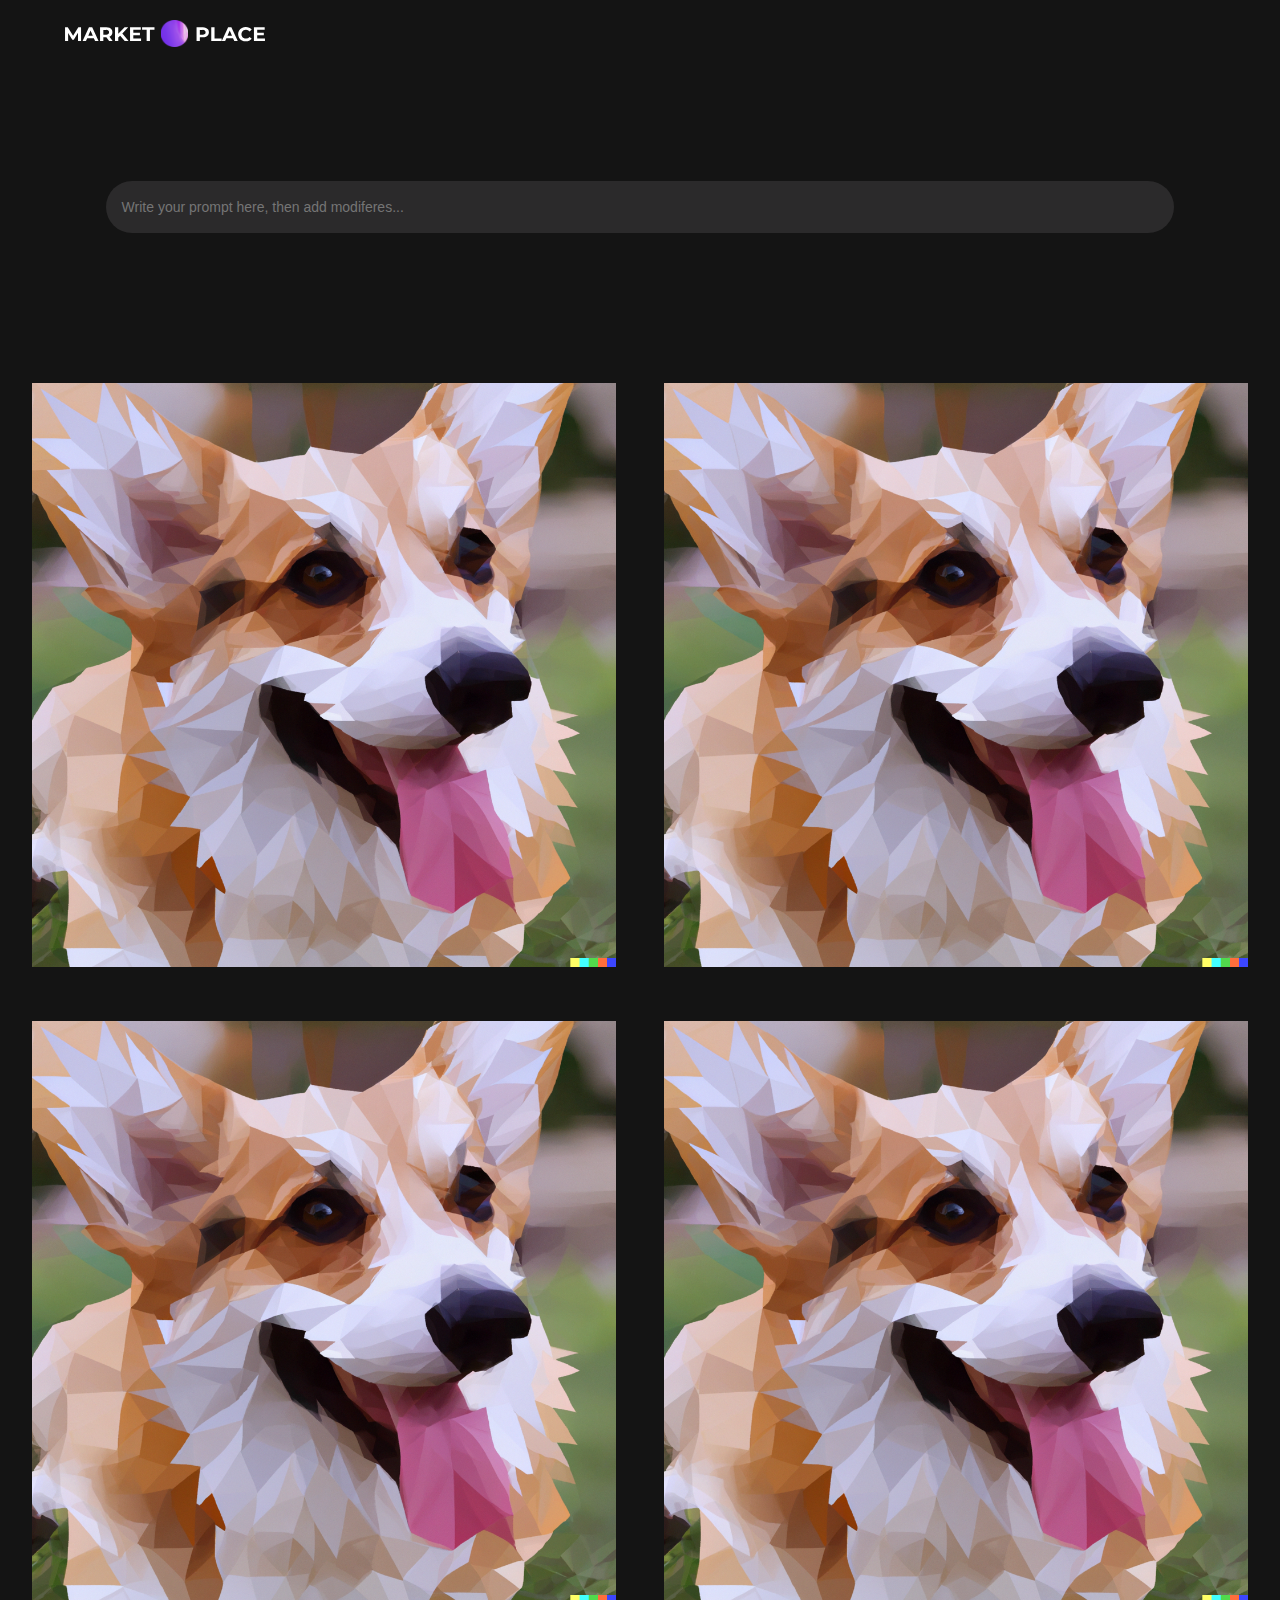
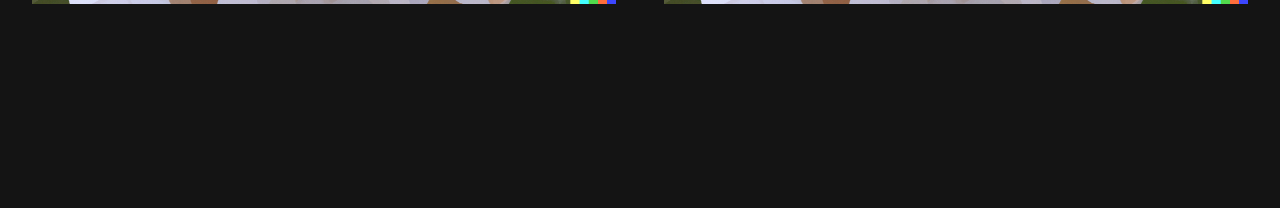
==== pages/detail.html @ ac535c09 "test17" ====
<!DOCTYPE html>
<html lang="en">
  <head>
    <meta charset="UTF-8" />
    <meta name="viewport" content="width=device-width, initial-scale=1.0" />
    <title>Kiosk</title>
    <link rel="stylesheet" href="../style/index.css" />
    <link rel="stylesheet" href="../style/media.css" />
    <link rel="stylesheet" href="../style/swiper.css" />
    <link rel="preconnect" href="https://fonts.googleapis.com">
    <link rel="preconnect" href="https://fonts.gstatic.com" crossorigin>
    <link href="https://fonts.googleapis.com/css2?family=Roboto:wght@300;400&display=swap" rel="stylesheet">    
  </head>

  <body>
    <div class="appContainer">
      <div class="header">
        <img src="../img/logo.svg" alt="logo" class="logo" />
      </div>
  
      <div class="searchBarWrap">
        <textarea
          class="searchBar searchBarActive"
          placeholder="Write your prompt here, then add modiferes..."
          rows="3" cols="20"
        ></textarea>
        <img src="./img/img2.png" alt="" class="inputImg1">
        <img src="./img/img1.png" alt="" class="inputImg2">
        <img src="./img/xBtn.png" alt="" class="inputImg3">

      </div>
      <div class="detailContents">
        <div class="imgBox">
          <img src="../img/Drawing/digital & 3D/low poly.png" alt="low poly" />
        </div>
        <div class="imgBox">
          <img src="../img/Drawing/digital & 3D/low poly.png" alt="low poly" />
        </div>
        <div class="imgBox">
          <img src="../img/Drawing/digital & 3D/low poly.png" alt="low poly" />
        </div>
        <div class="imgBox">
          <img src="../img/Drawing/digital & 3D/low poly.png" alt="low poly" />
        </div>
      </div>
    </div>
  </body>

  <script src="../js/swiper.js"></script>
  <script src="../js/slide.js"></script>
  <script src="../js/test.js"></script>
</html>
---- style/index.css ----
/*
    공통 style
*/

html,
body,
button,
h1,
h2,
h3,
h4,
h5,
ul {
  padding: 0;
  margin: 0;
  list-style: none;
  text-decoration: none;
  background: #141414;
  color: #fff;
  font-family: 'Roboto', sans-serif;
}

li, a {
  list-style: none;
  text-decoration: none;
}
.appContainer {
  overflow: hidden;
  padding-bottom: 200px;
}
/* ---------------------- */

/* header */
.header {
  box-sizing: border-box;
  padding-top: 20px;
  padding-left: 20px;
}
.logo {
  width: 200px;
  padding-left: 45px;
}

.searchBar {
}
/* ---------------------- */

/* header */
.nav {
  padding-top: 50px;
  display: flex;
  justify-content: center;
  width: 90%;
  margin: 0 auto;
}
.nav li {
  width: 17%;
  margin: 0 17px;
  padding: 15px 0 17px;
  display: flex;
  align-items: center;
  justify-content: center;
  background: rgb(43, 42, 43);
  border-radius: 40px;
}
.nav li.active {
  background: rgb(144, 48, 171);
}
.nav li a {
  font-size: 16px;
  cursor: pointer;
  color: white;
}

/* ( 크롬, 사파리, 오페라, 엣지 ) 동작 */
.nav::-webkit-scrollbar {
  display: none;
}

.searchBarWrap {
  padding-top: 50px;
  position: relative;
  width: 90%;
  margin: 0 auto;
  display: flex;
  justify-content: center;
}
.searchBar {
  background: rgb(43, 42, 43);
  border: none;
  border-radius: 30px;
  font-size: 14px;
  color: #fff;
  font-family: sans-serif;
  padding: 16px;
  position: relative;
  outline: none;
  width: 90%;
  max-width: 90%;
  min-width: 90%;
  overflow: hidden;
  height: 20px;
  line-height: 20px;
  transition: 0.5s ease-in-out;
  resize: none;
}
/*
 css class 사용의 경우 다음 코드와 하단의 코드를 바꾸어 주시면 되겠습니다.
  .searchBarActive {
    height: 100px;
  }
*/
.searchBar:focus {
  height: 100px;
}

.searchBarWrap > img {
  width: 30px;
  position: absolute;
  bottom: 10px;
  cursor: pointer;
}

.inputImg1 {
  right: 8%;
}

.inputImg2 {
  right: 5%;
}

.inputImg3 {
  right: 11%;
}
/* ---------------------- */

/* contents */

.contents {
  padding-top: 30px;
}
.contentTitle {
  box-sizing: border-box;
  padding-left: 65px;
  padding-top: 100px;
  font-size: 21px;
  font-weight: 570;
}
.contentTitle:nth-child(1) {
  padding-top: 25px !important;
}
.copyInput {
  position: fixed;
  bottom: 80px;
  left: 50%;
  transform: translateX(-50%);
  display: flex;
  align-items: center;
  justify-content: center;
  width: 97%;
  z-index: 999;
}
.copyInput input {
  border: none;
  border-radius: 8px;
  font-size: 14px;
  box-shadow: 0 6px 12px rgba(192, 194, 207, 0.36), 0 2px 4px #dfdfe2;
  display: inline-block;
  font-family: sans-serif;
  max-width: 1000px;
  padding: 16px;
  position: relative;
  width: 60%;
}

.copyButton {
  background: #000;
  color: #ececf1;
  cursor: pointer;
  display: inline;
  font-weight: 700;
  margin-left: 10px;
  padding: 20px;
  transition: all 0.1s;
  border: none;
  border-radius: 8px;
  font-size: 16px;
}
/* ---------------------- */

/* swiper */

.swiper-pagination-bullet-active {
  background: yellowgreen !important;
}
.swiper-pagination-bullet {
  background: yellowgreen !important;
}
.slideComponent {
  position: relative;
  margin-top: 20px;
  padding-left: 20px;
}
.slide {
  position: relative;
  text-align: center;
}
.slide::after {
  content: " ";
  width: 100%;
  height: 100%;
  position: absolute;
  top: 0;
  left: 0;
  background: rgb(0,0,0);
  background: linear-gradient(0deg, rgba(0,0,0,0.3337710084033614) 0%, rgba(0,0,0,0.2413340336134454) 15%, rgba(0,0,0,0) 50%, rgba(0,0,0,0) 100%);
}
.desc {
  margin: 0;
  position: absolute;
  left: 20px;
  bottom: 20px;
  width: 50%;
  text-align: left;
  display: inline-block;
  word-wrap: break-word;
  color: #fff;
  font-weight:400;
  font-size: 18px;
  z-index: 999;
}
.slideImg {
  position: relative;
  width: 98%;
  height: 200px;
  object-fit: cover;
  margin: 0 auto;
  border-radius: 6px;
  /* opacity: 0.8; */
}

.swiper-button-next,
.swiper-button-prev {
  display: none;
}
.swiper-button-next::after,
.swiper-button-prev::after {
  display: none;
}

.slideBtn {
  position: absolute;
  z-index: 10;
  border: none;
  background: none;
  width: 60px;
  height: 100%;
  background: radial-gradient(
    circle,
    rgba(0, 0, 0, 0.8) 0%,
    rgba(0, 0, 0, 0) 100%
  );
  display: -webkit-box;
  display: -ms-flexbox;
  display: flex;
  justify-content: center;
  align-items: center;
  cursor: pointer;
  color: #b9b4b4;
  display: flex;
  align-items: center;
  justify-content: center;
}

.slideBtn > img {
  width: 50px;
}

.slideBtn:hover {
  color: white;
}
.prevBtn {
  left: 0;
  top: 50%;
  transform: translateY(-50%);
}

.nextBtn {
  right: 0;
  top: 50%;
  transform: translateY(-50%);
}

/* ---------------------- */


/* detail */

.detailContents {
  width: 95%;
  margin: 0 auto;
  display: flex;
  justify-content: space-between;
  padding-top: 100px;
  flex-wrap: wrap;
}

.imgBox {
  width: 48%;
  padding-top: 50px;
}

.imgBox img {
  width: 100%;
}
/* ---------------------- */
---- style/media.css ----
/*
##Device = Desktops
##Screen = 1281px to higher resolution desktops
##Device = 데스크탑
##Screen = 1281px 이상 해상도 데스크탑
*/

@media (min-width: 1281px) {
  .contentTitle {
    padding-top: 12px !important;
  }
  .detailContents {
    padding-top: 120px;
   
  }
  
  .imgBox {
    width: 24%;
  }
}

/*
##Device = Laptops, Desktops
##Screen = B/w 1025px to 1280px
##Device = 랩탑, 데스크탑
##Screen = 1025px에서 1280px 사이
*/

@media (min-width: 1025px) and (max-width: 1280px) {
  .contentTitle {
    font-size: 30px;
  }
  .searchBarWrap {
    padding-top: 130px;
  }
  .contents {
    padding-top: 100px;
  }
  .inputImg1 {
    right: 10%;
  }
  
  .inputImg2 {
    right: 5%;
  }
  
  .inputImg3 {
    right: 15%;
  }

 
}

/*
##Device = Tablets, Ipads (landscape),
##Screen = B/w 768px to 1024px
##Device = 태블릿, 아이패드(세로),
##Screen = 768px에서 1024px 사이
*/

@media (min-width: 768px) and (max-width: 1024px) {
  .inputImg1 {
    right: 10%;
  }
  
  .inputImg2 {
    right: 5%;
  }
  
  .inputImg3 {
    right: 15%;
  }
}

/*
##Device = Most of the Smartphones Mobiles (Portrait)
##Screen = B/w 320px to 479px
##Device = 대부분의 스마트폰 모바일 기기(세로)
##Screen = 320px에서 479px 사이
*/
@media (min-width: 481px) and (max-width: 767px) {
  .header {
    display: flex;
    justify-content: center;
    padding-left: 0;
  }
  .header > img {
    padding-left: 0;
  }
  .nav {
    width: 100%;
  }

  .nav li {
    width: 20%;
    margin: 0px 7px;
  }

  .searchBarWrap {
    width: 100% ;
  }

  .contentTitle {
    padding-top: 30px !important;
  }

  .searchBarWrap > img {
    width: 25px;
    bottom: 12px;
  }

  .inputImg1 {
    right: 13%;
  }
  
  .inputImg2 {
    right: 5%;
  }
  
  .inputImg3 {
    right: 21%;
  }

  .detailContents {
    padding-top: 30px;
  }
}
@media (min-width: 280px) and (max-width: 480px) {
  .header {
    display: flex;
    justify-content: center;
    padding-left: 0;
  }
  .header > img {
    padding-left: 0;
  }
  .nav {
    width: 100%;
  }

  .nav li {
    width: 20%;
    margin: 0px 7px;
    padding: 15px 0 15px;
  }
  
  .nav li a {
    font-size: 14px;
  }

  .searchBarWrap {
    padding-top: 35px;
    width: 90%;
  }
  
  .searchBar {
    padding: 12px;
    font-size: 12px;
  }

  .contentTitle {
    padding-top: 30px !important;
  }
  .searchBarWrap > img {
    width: 20px;
    bottom: 12px;
  }
  .inputImg1 {
    right: 15%;
  }
  
  .inputImg2 {
    right: 5%;
  }

  .inputImg3 {
    right: 25%;
  }
  .detailContents {
    padding-top: 30px;
  }
}

/*
##Device = Tablets, Ipads (portrait)
##Screen = B/w 768px to 1024px
##Device = 태블릿, 아이패드(가로)
##Screen = 768px에서 1024px 사이
*/
/* 
@media (min-width: 768px) and (max-width: 1024px) and (orientation: landscape) {



} */

/*
##Device = Low Resolution Tablets, Mobiles (Landscape)
##Screen = B/w 481px to 767px
##Device = 저해상도 태블릿, 모바일(가로)
##Screen = 481px에서 767px 사이
*/

/* @media (min-width: 481px) and (max-width: 767px) {


} */
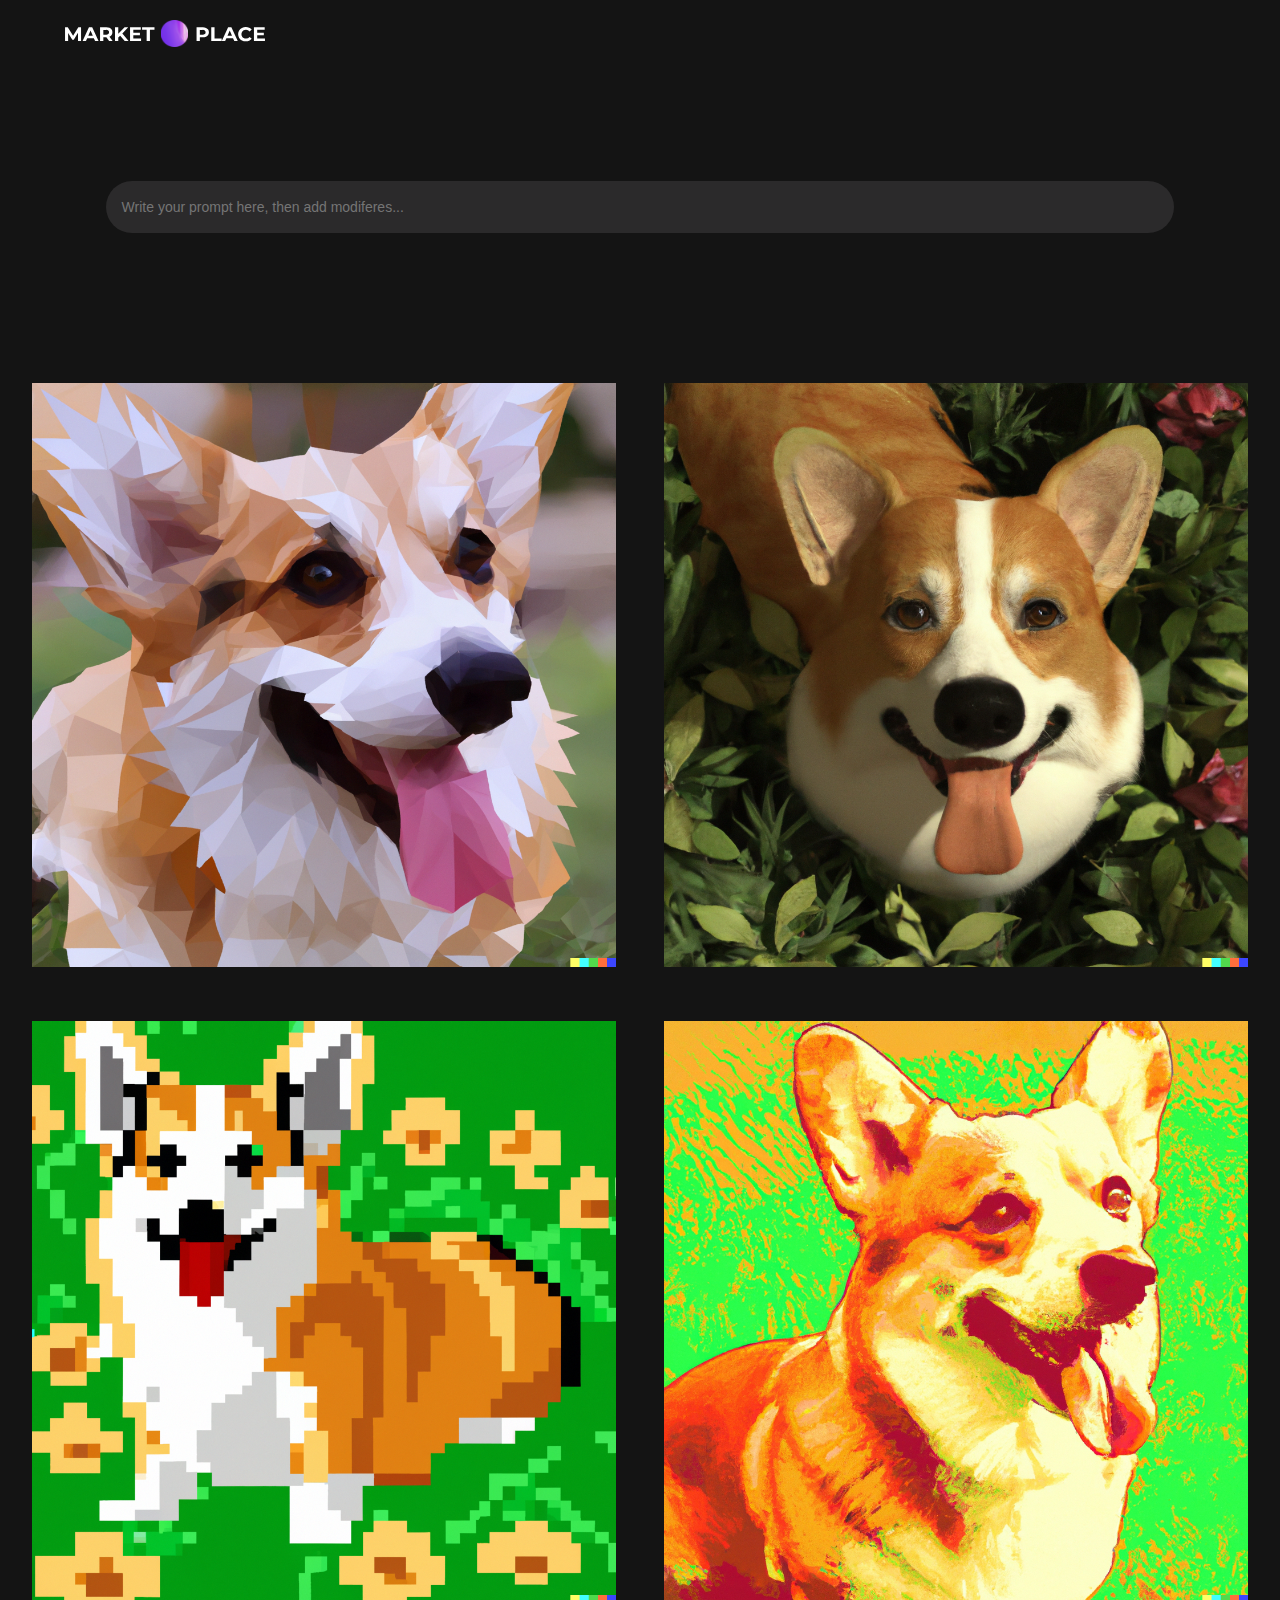
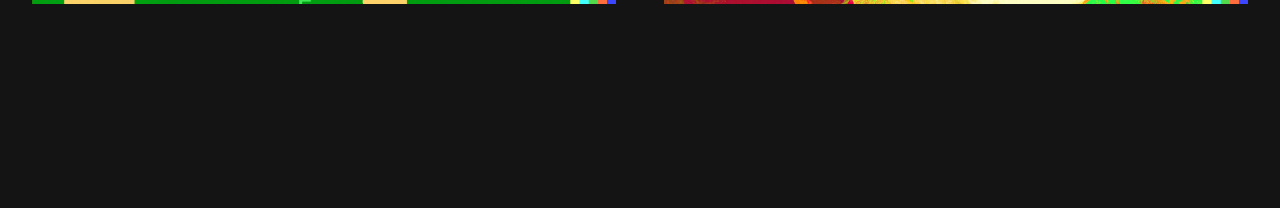
==== commit 96448b70: "test18" ====
--- a/pages/detail.html
+++ b/pages/detail.html
@@ -34,13 +34,13 @@
           <img src="../img/Drawing/digital & 3D/low poly.png" alt="low poly" />
         </div>
         <div class="imgBox">
-          <img src="../img/Drawing/digital & 3D/low poly.png" alt="low poly" />
+          <img src="../img/Drawing/digital & 3D/3D.png" alt="low poly" />
         </div>
         <div class="imgBox">
-          <img src="../img/Drawing/digital & 3D/low poly.png" alt="low poly" />
+          <img src="../img/Drawing/digital & 3D/pixel art.png" alt="low poly" />
         </div>
         <div class="imgBox">
-          <img src="../img/Drawing/digital & 3D/low poly.png" alt="low poly" />
+          <img src="../img/Drawing/digital & 3D/pop art.png" alt="low poly" />
         </div>
       </div>
     </div>
